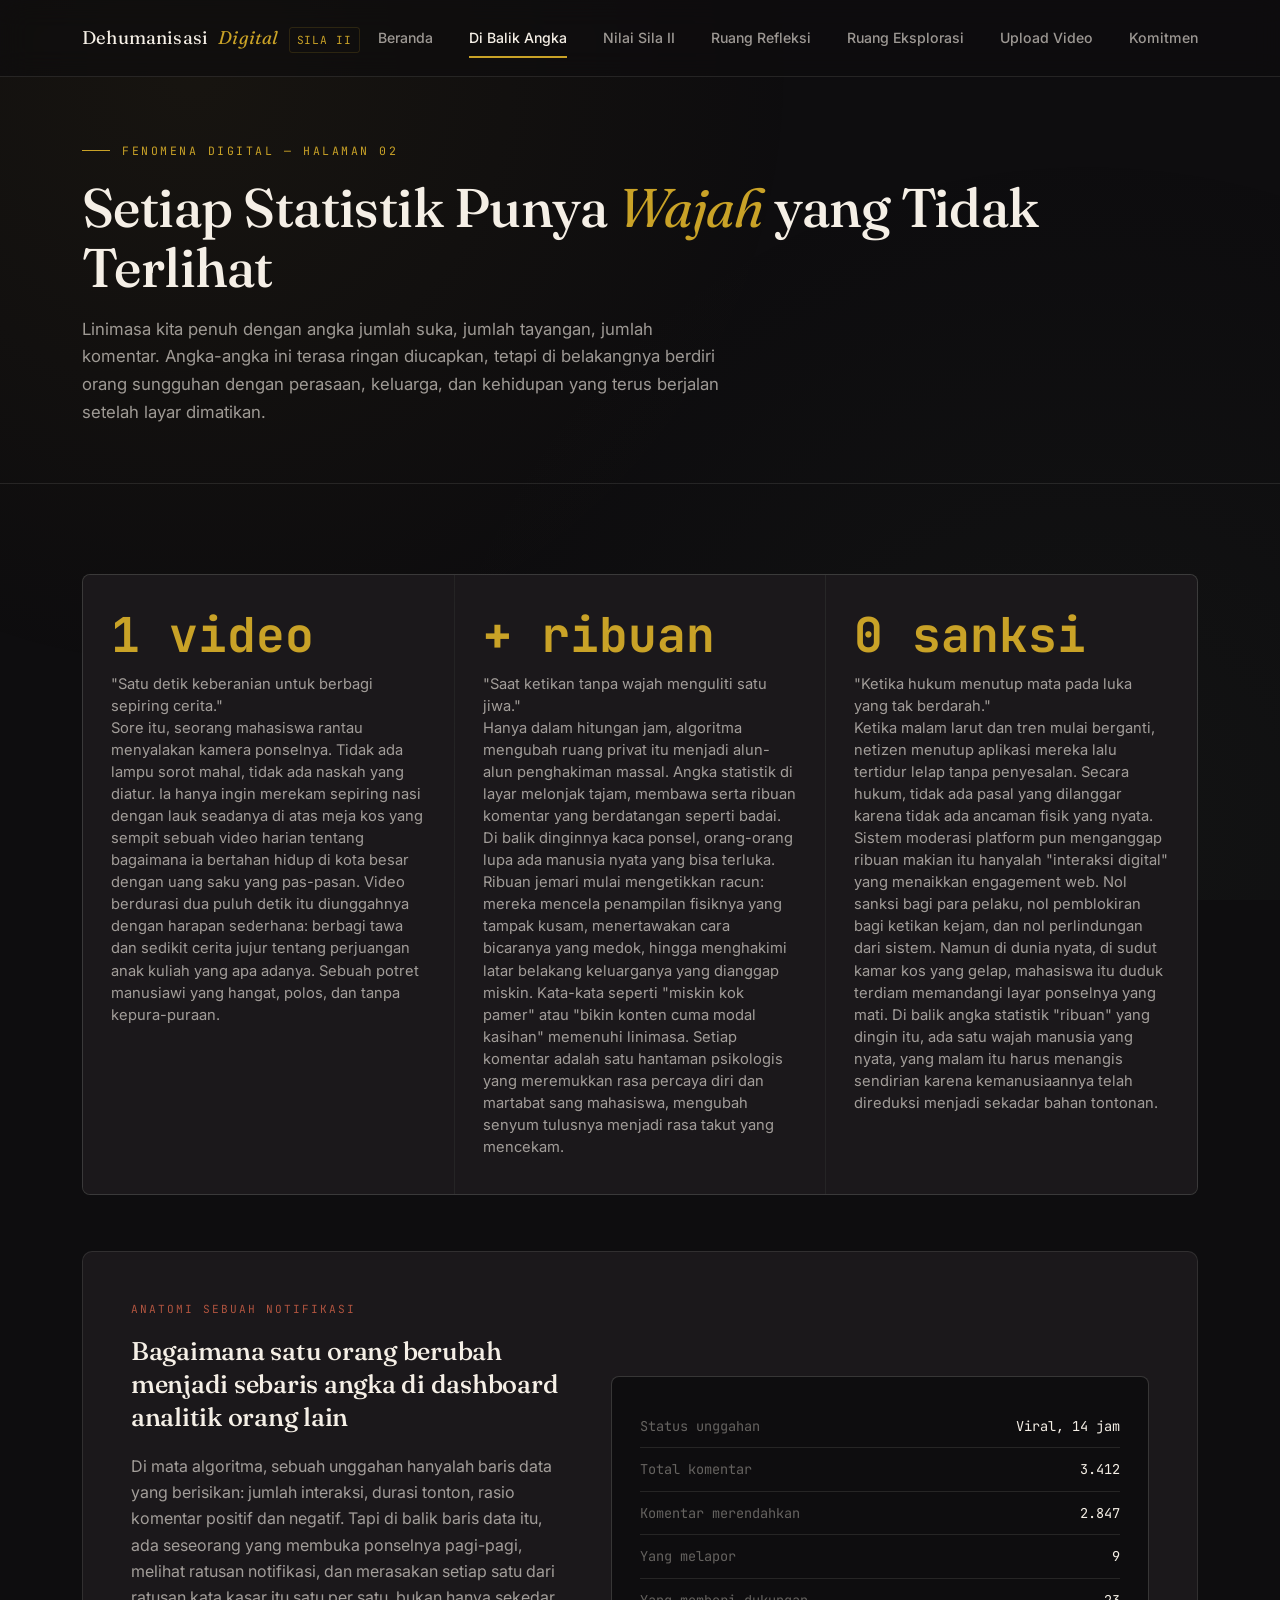
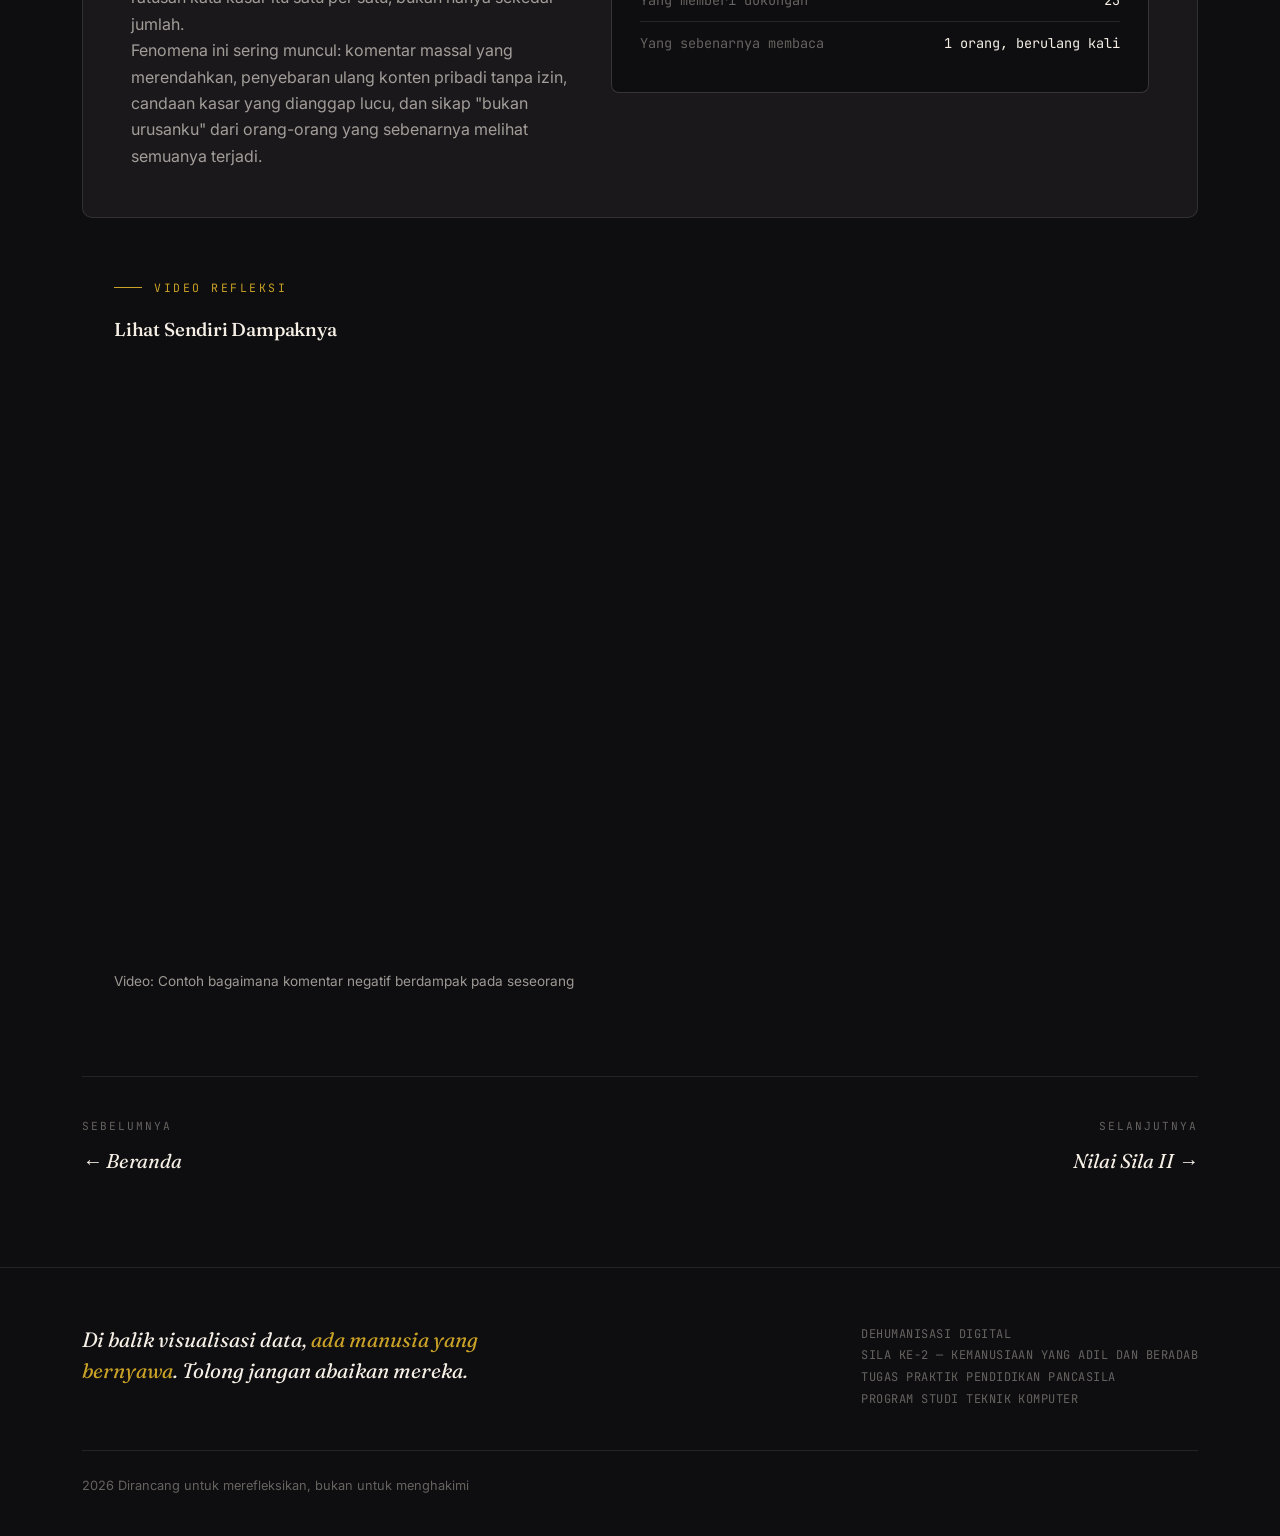
==== di-balik-angka.html @ 0e9f6a86 "di-balik-angka.html" ====
<!DOCTYPE html>
<html lang="id">
<head>
<meta charset="UTF-8">
<meta name="viewport" content="width=device-width, initial-scale=1.0">
<title>Di Balik Angka — Dehumanisasi Digital, Sila ke-2 Pancasila</title>
<meta name="description" content="Linimasa kita penuh angka — suka, tayangan, komentar. Di belakangnya berdiri manusia sungguhan dengan perasaan dan kehidupan yang terus berjalan.">
<link rel="preconnect" href="https://fonts.googleapis.com">
<link rel="preconnect" href="https://fonts.gstatic.com" crossorigin>
<link href="https://fonts.googleapis.com/css2?family=Fraunces:ital,opsz,wght@0,9..144,300;0,9..144,400;0,9..144,500;0,9..144,600;0,9..144,700;1,9..144,400;1,9..144,500&family=Inter:wght@300;400;500;600;700&family=JetBrains+Mono:wght@400;500;600;700&display=swap" rel="stylesheet">
<link rel="stylesheet" href="style.css">
</head>
<body>

<header>
  <div class="wrap nav">
    <a href="index.html" class="brand">Dehumanisasi <span style="font-style:italic;color:var(--gold)">Digital</span> <span class="mark">SILA II</span></a>
    <button class="nav-toggle" id="navToggle" aria-label="Buka menu navigasi" aria-expanded="false">
      <svg viewBox="0 0 24 24" fill="none" stroke="currentColor" stroke-width="2" stroke-linecap="round"><line x1="3" y1="6" x2="21" y2="6"/><line x1="3" y1="12" x2="21" y2="12"/><line x1="3" y1="18" x2="21" y2="18"/></svg>
    </button>
    <nav class="links" id="navLinks">
      <a href="index.html" class="nav-link">Beranda</a>
      <a href="di-balik-angka.html" class="nav-link active">Di Balik Angka</a>
      <a href="nilai-sila-2.html" class="nav-link">Nilai Sila II</a>
      <a href="ruang-refleksi.html" class="nav-link">Ruang Refleksi</a>
      <a href="ruang-eksplorasi.html" class="nav-link">Ruang Eksplorasi</a>
        <a href="video-upload.html" class="nav-link">Upload Video</a>
      <a href="komitmen.html" class="nav-link">Komitmen</a>
    </nav>
  </div>
</header>

<!-- ===== PAGE HERO ===== -->
<section class="page-hero">
  <div class="wrap reveal">
    <div class="eyebrow">Fenomena Digital — Halaman 02</div>
    <h1>Setiap Statistik Punya <span class="accent">Wajah</span> yang Tidak Terlihat</h1>
    <p class="lead">
      Linimasa kita penuh dengan angka jumlah suka, jumlah tayangan, jumlah komentar.
      Angka-angka ini terasa ringan diucapkan, tetapi di belakangnya berdiri orang
      sungguhan dengan perasaan, keluarga, dan kehidupan yang terus berjalan setelah
      layar dimatikan.
    </p>
  </div>
</section>

<!-- ===== SECTION: DI BALIK ANGKA ===== -->
<section id="data" class="section" style="border-top:none;">
  <div class="wrap">

    <div class="tally-grid reveal">
      <div class="tally-item">
        <div class="num">1 video</div>
        <div class="label">"Satu detik keberanian untuk berbagi sepiring cerita."<br>

  Sore itu, seorang mahasiswa rantau menyalakan kamera ponselnya. Tidak ada lampu sorot mahal, tidak ada naskah yang diatur. Ia hanya ingin merekam sepiring nasi dengan lauk seadanya di atas meja kos yang sempit sebuah video harian tentang bagaimana ia bertahan hidup di kota besar dengan uang saku yang pas-pasan. Video berdurasi dua puluh detik itu diunggahnya dengan harapan sederhana: berbagi tawa dan sedikit cerita jujur tentang perjuangan anak kuliah yang apa adanya. Sebuah potret manusiawi yang hangat, polos, dan tanpa kepura-puraan.</div>
      </div>
      <div class="tally-item">
        <div class="num">+ ribuan</div>
        <div class="label">"Saat ketikan tanpa wajah menguliti satu jiwa."<br>

Hanya dalam hitungan jam, algoritma mengubah ruang privat itu menjadi alun-alun penghakiman massal. Angka statistik di layar melonjak tajam, membawa serta ribuan komentar yang berdatangan seperti badai. Di balik dinginnya kaca ponsel, orang-orang lupa ada manusia nyata yang bisa terluka.

Ribuan jemari mulai mengetikkan racun: mereka mencela penampilan fisiknya yang tampak kusam, menertawakan cara bicaranya yang medok, hingga menghakimi latar belakang keluarganya yang dianggap miskin. Kata-kata seperti "miskin kok pamer" atau "bikin konten cuma modal kasihan" memenuhi linimasa. Setiap komentar adalah satu hantaman psikologis yang meremukkan rasa percaya diri dan martabat sang mahasiswa, mengubah senyum tulusnya menjadi rasa takut yang mencekam.</div>
      </div>
      <div class="tally-item">
        <div class="num">0 sanksi</div>
        <div class="label">"Ketika hukum menutup mata pada luka yang tak berdarah."<br>

Ketika malam larut dan tren mulai berganti, netizen menutup aplikasi mereka lalu tertidur lelap tanpa penyesalan. Secara hukum, tidak ada pasal yang dilanggar karena tidak ada ancaman fisik yang nyata. Sistem moderasi platform pun menganggap ribuan makian itu hanyalah "interaksi digital" yang menaikkan engagement web. Nol sanksi bagi para pelaku, nol pemblokiran bagi ketikan kejam, dan nol perlindungan dari sistem.

Namun di dunia nyata, di sudut kamar kos yang gelap, mahasiswa itu duduk terdiam memandangi layar ponselnya yang mati. Di balik angka statistik "ribuan" yang dingin itu, ada satu wajah manusia yang nyata, yang malam itu harus menangis sendirian karena kemanusiaannya telah direduksi menjadi sekadar bahan tontonan.</div>
      </div>
    </div>

    <div class="story-panel reveal">
      <div>
        <div class="label-tag">Anatomi Sebuah Notifikasi</div>
        <h3>Bagaimana satu orang berubah menjadi sebaris angka di dashboard analitik orang lain</h3>
        <p>
          Di mata algoritma, sebuah unggahan hanyalah baris data yang berisikan: jumlah interaksi, durasi tonton,
          rasio komentar positif dan negatif. Tapi di balik baris data itu, ada seseorang yang
          membuka ponselnya pagi-pagi, melihat ratusan notifikasi, dan merasakan setiap satu
          dari ratusan kata kasar itu satu per satu, bukan hanya sekedar jumlah.
        </p>
        <p>
          Fenomena ini sering muncul: komentar massal yang merendahkan, penyebaran ulang konten
          pribadi tanpa izin, candaan kasar yang dianggap lucu, dan sikap "bukan urusanku"
          dari orang-orang yang sebenarnya melihat semuanya terjadi.
        </p>
      </div>
      <div class="id-card">
        <div class="row"><span>Status unggahan</span><span>Viral, 14 jam</span></div>
        <div class="row"><span>Total komentar</span><span>3.412</span></div>
        <div class="row"><span>Komentar merendahkan</span><span>2.847</span></div>
        <div class="row"><span>Yang melapor</span><span>9</span></div>
        <div class="row"><span>Yang memberi dukungan</span><span class="highlight">23</span></div>
        <div class="row"><span>Yang sebenarnya membaca</span><span>1 orang, berulang kali</span></div>
      </div>
    </div>

<div class="wrap reveal" style="margin-top: 60px;">
  <div class="eyebrow">Video Refleksi</div>
  <h3 style="margin-bottom: 20px;">Lihat Sendiri Dampaknya</h3>
  
  <!-- video YouTube -->
  <div style="position: relative; padding-bottom: 56.25%; height: 0; overflow: hidden; border-radius: 12px;">
    <iframe width="560" height="315" src="https://www.youtube.com/embed/Jf_J-_848Y0?si=oU32HX3x0FW3A2zq" title="YouTube video player" frameborder="0" allow="accelerometer; autoplay; clipboard-write; encrypted-media; gyroscope; picture-in-picture; web-share" referrerpolicy="strict-origin-when-cross-origin" allowfullscreen></iframe>
  </div>
  <p style="color: var(--cream-dim); margin-top: 12px; font-size: 0.85rem;">
    Video: Contoh bagaimana komentar negatif berdampak pada seseorang
  </p>
</div>

    <div class="page-flow reveal">
      <a href="index.html" class="prev">
        <span class="dir-label">Sebelumnya</span>
        <span class="dir-title">← Beranda</span>
      </a>
      <a href="nilai-sila-2.html" class="next">
        <span class="dir-label">Selanjutnya</span>
        <span class="dir-title">Nilai Sila II →</span>
      </a>
    </div>
  </div>
</section>

<footer>
  <div class="wrap">
    <div class="footer-grid">
      <div class="footer-quote">
        Di balik visualisasi data, <span class="accent">ada manusia yang bernyawa</span>.
        Tolong jangan abaikan mereka.
      </div>
      <div class="footer-meta">
        DEHUMANISASI DIGITAL<br>
        SILA KE-2 — KEMANUSIAAN YANG ADIL DAN BERADAB<br>
        TUGAS PRAKTIK PENDIDIKAN PANCASILA<br>
        PROGRAM STUDI TEKNIK KOMPUTER
      </div>
    </div>
    <div class="footer-bottom">
      <span>2026 Dirancang untuk merefleksikan, bukan untuk menghakimi
    </div>
  </div>
</footer>

<script src="script.js"></script>
</body>
</html>
---- style.css ----
:root{
    --bg: #0e0d0f;
    --bg-soft: #151315;
    --bg-card: #1b181b;
    --line: rgba(245,239,230,0.10);
    --line-strong: rgba(245,239,230,0.18);
    --cream: #f5efe6;
    --cream-dim: rgba(245,239,230,0.62);
    --cream-faint: rgba(245,239,230,0.38);
    --gold: #c9a227;
    --gold-soft: rgba(201,162,39,0.16);
    --rust: #b1543f;
    --rust-soft: rgba(177,84,63,0.14);
    --olive: #5f7a5e;
    --olive-soft: rgba(95,122,94,0.16);
    --serif: "Fraunces", serif;
    --sans: "Inter", system-ui, sans-serif;
    --mono: "JetBrains Mono", monospace;
    --container: 1180px;
    --radius: 4px;
  }
  *{ margin:0; padding:0; box-sizing:border-box; }
  html{ scroll-behavior:smooth; }
  body{
    background: var(--bg);
    color: var(--cream);
    font-family: var(--sans);
    line-height: 1.65;
    -webkit-font-smoothing: antialiased;
    overflow-x: hidden;
  }
  body::before{
    content:"";
    position: fixed;
    inset:0;
    background-image: radial-gradient(circle at 15% 8%, rgba(201,162,39,0.05), transparent 45%),
                      radial-gradient(circle at 85% 92%, rgba(95,122,94,0.06), transparent 50%);
    pointer-events:none;
    z-index:0;
  }
  a{ color: inherit; text-decoration:none; }
  ::selection{ background: var(--gold); color: var(--bg); }
  a:focus-visible, button:focus-visible, [tabindex]:focus-visible{
    outline: 2px solid var(--gold);
    outline-offset: 3px;
    border-radius: 2px;
  }
  .wrap{
    max-width: var(--container);
    margin: 0 auto;
    padding: 0 32px;
  }
  @media (max-width: 720px){
    .wrap{ padding: 0 20px; }
  }
  section{ position: relative; z-index:1; }
  .eyebrow{
    font-family: var(--mono);
    font-size: 0.72rem;
    letter-spacing: 0.22em;
    text-transform: uppercase;
    color: var(--gold);
    display:flex;
    align-items:center;
    gap: 12px;
    margin-bottom: 18px;
  }
  .eyebrow::before{
    content:"";
    width: 28px; height:1px;
    background: var(--gold);
    display:inline-block;
  }
  h1,h2,h3{ font-family: var(--serif); font-weight: 500; letter-spacing: -0.01em; }
  header{
    position: sticky;
    top:0;
    z-index: 100;
    backdrop-filter: blur(14px) saturate(140%);
    background: rgba(14,13,15,0.72);
    border-bottom: 1px solid var(--line);
  }
  .nav{
    display:flex;
    align-items:center;
    justify-content:space-between;
    height: 76px;
  }
  .brand{
    display:flex;
    align-items:baseline;
    gap: 10px;
    font-family: var(--serif);
    font-size: 1.15rem;
    letter-spacing: 0.01em;
  }
  .brand .mark{
    font-family: var(--mono);
    font-size: 0.7rem;
    color: var(--gold);
    border: 1px solid var(--gold-soft);
    padding: 3px 7px;
    border-radius: 3px;
    letter-spacing: 0.08em;
  }
  nav.links{
    display:flex;
    gap: 36px;
    font-size: 0.88rem;
    font-weight: 500;
  }
  nav.links a{
    position:relative;
    padding: 6px 0;
    color: var(--cream-dim);
    transition: color .25s;
  }
  nav.links a:hover, nav.links a.active{ color: var(--cream); }
  nav.links a.active::after{
    content:"";
    position:absolute;
    left:0; right:0; bottom:-2px;
    height:2px;
    background: var(--gold);
  }
  .nav-toggle{
    display:none;
    background:none;
    border:1px solid var(--line-strong);
    color: var(--cream);
    width: 42px; height: 42px;
    border-radius: var(--radius);
    cursor:pointer;
    align-items:center;
    justify-content:center;
  }
  .nav-toggle svg{ width:18px; height:18px; }
  @media (max-width: 880px){
    nav.links{
      position: fixed;
      inset: 76px 0 0 0;
      flex-direction: column;
      gap: 0;
      background: var(--bg-soft);
      padding: 12px 24px 24px;
      transform: translateY(-12px);
      opacity: 0;
      visibility: hidden;
      transition: opacity .25s, transform .25s, visibility .25s;
      border-bottom: 1px solid var(--line);
    }
    nav.links.open{
      transform: translateY(0);
      opacity:1;
      visibility: visible;
    }
    nav.links a{
      padding: 16px 4px;
      border-bottom: 1px solid var(--line);
      font-size: 1rem;
    }
    nav.links a.active::after{ display:none; }
    nav.links a.active{ color: var(--gold); }
    .nav-toggle{ display:flex; }
  }
  .hero{
    padding: 110px 0 90px;
    position: relative;
  }
  .hero-grid{
    display:grid;
    grid-template-columns: 1.3fr 1fr;
    gap: 60px;
    align-items:center;
  }
  .hero h1{
    font-size: clamp(2.6rem, 6.2vw, 4.6rem);
    line-height: 1.06;
    margin-bottom: 28px;
  }
  .hero h1 .accent{
    color: var(--gold);
    font-style: italic;
    font-weight: 400;
  }
  .hero p.lead{
    font-size: 1.08rem;
    color: var(--cream-dim);
    max-width: 540px;
    margin-bottom: 36px;
  }
  .hero-cta{
    display:flex;
    gap: 16px;
    flex-wrap: wrap;
  }
  .btn{
    font-family: var(--sans);
    font-weight: 600;
    font-size: 0.9rem;
    padding: 15px 28px;
    border-radius: var(--radius);
    border: 1px solid transparent;
    cursor: pointer;
    transition: all .25s;
    display:inline-flex;
    align-items:center;
    gap:10px;
  }
  .btn-primary{
    background: var(--gold);
    color: var(--bg);
  }
  .btn-primary:hover{ background: #ddb53a; transform: translateY(-2px); }
  .btn-ghost{
    border-color: var(--line-strong);
    color: var(--cream);
  }
  .btn-ghost:hover{ border-color: var(--gold); color: var(--gold); }
  .hero-card{
    background: var(--bg-card);
    border: 1px solid var(--line);
    border-radius: 10px;
    padding: 36px;
    position: relative;
    overflow:hidden;
  }
  .hero-card::before{
    content:"";
    position:absolute;
    top:-60px; right:-60px;
    width: 200px; height: 200px;
    background: radial-gradient(circle, var(--gold-soft), transparent 70%);
  }
  .hero-card .tag{
    font-family: var(--mono);
    font-size: 0.7rem;
    color: var(--cream-faint);
    letter-spacing: 0.1em;
    text-transform: uppercase;
    margin-bottom: 18px;
  }
  .flip-stage{
    position: relative;
    height: 190px;
    perspective: 1000px;
  }
  .flip-card{
    position:absolute; inset:0;
    transition: opacity .6s ease, transform .6s ease;
  }
  .flip-card.num{
    display:flex;
    flex-direction:column;
    justify-content:center;
  }
  .flip-card.num .big{
    font-family: var(--mono);
    font-size: 3.6rem;
    font-weight: 700;
    color: var(--rust);
    line-height:1;
    letter-spacing: -0.02em;
  }
  .flip-card.num .small{
    font-family: var(--mono);
    font-size: 0.78rem;
    color: var(--cream-faint);
    margin-top: 10px;
    letter-spacing: 0.05em;
  }
  .flip-card.human{
    display:flex;
    flex-direction:column;
    justify-content:center;
    opacity:0;
  }
  .flip-card.human .big{
    font-family: var(--serif);
    font-size: 1.7rem;
    font-style: italic;
    color: var(--cream);
    line-height:1.35;
  }
  .flip-card.human .small{
    font-family: var(--mono);
    font-size: 0.74rem;
    color: var(--olive);
    margin-top: 14px;
    letter-spacing: 0.05em;
  }
  .hero-card.flipped .flip-card.num{ opacity:0; }
  .hero-card.flipped .flip-card.human{ opacity:1; }
  .hero-card .hint{
    margin-top: 22px;
    font-family: var(--mono);
    font-size: 0.7rem;
    color: var(--cream-faint);
    border-top: 1px solid var(--line);
    padding-top: 16px;
    text-align:center;
  }
  @media (max-width: 980px){
    .hero-grid{ grid-template-columns: 1fr; gap: 48px; }
    .hero{ padding: 64px 0 56px; }
    .hero p.lead{ max-width: none; }
  }
  .section{
    padding: 90px 0;
    border-top: 1px solid var(--line);
  }
  .section-head{
    max-width: 720px;
    margin-bottom: 56px;
  }
  .section-head h2{
    font-size: clamp(1.9rem, 4vw, 2.7rem);
    margin-bottom: 18px;
  }
  .section-head p{
    color: var(--cream-dim);
    font-size: 1.02rem;
  }
  @media (max-width: 720px){
    .section{ padding: 64px 0; }
    .section-head{ margin-bottom: 36px; }
  }
  .tally-grid{
    display:grid;
    grid-template-columns: repeat(3, 1fr);
    gap: 1px;
    background: var(--line);
    border: 1px solid var(--line);
    border-radius: 8px;
    overflow:hidden;
    margin-bottom: 56px;
  }
  .tally-item{
    background: var(--bg-card);
    padding: 36px 28px;
    transition: background .3s;
  }
  .tally-item:hover{ background: #201d20; }
  .tally-item .num{
    font-family: var(--mono);
    font-size: clamp(2.2rem, 4vw, 3rem);
    font-weight: 700;
    color: var(--gold);
    line-height:1;
    margin-bottom: 14px;
    font-variant-numeric: tabular-nums;
  }
  .tally-item .label{
    font-size: 0.92rem;
    color: var(--cream-dim);
    line-height:1.5;
  }
  @media (max-width: 880px){
    .tally-grid{ grid-template-columns: 1fr; }
  }
  .story-panel{
    background: var(--bg-card);
    border: 1px solid var(--line);
    border-radius: 10px;
    padding: 48px;
    display:grid;
    grid-template-columns: 0.9fr 1.1fr;
    gap: 40px;
    align-items:center;
  }
  .story-panel .label-tag{
    font-family: var(--mono);
    font-size: 0.7rem;
    letter-spacing: 0.18em;
    text-transform: uppercase;
    color: var(--rust);
    margin-bottom: 16px;
  }
  .story-panel h3{
    font-size: 1.6rem;
    margin-bottom: 18px;
    line-height:1.3;
  }
  .story-panel p{ color: var(--cream-dim); }
  .id-card{
    background: var(--bg);
    border: 1px solid var(--line-strong);
    border-radius: 8px;
    padding: 28px;
    font-family: var(--mono);
    font-size: 0.85rem;
  }
  .id-card .row{
    display:flex;
    justify-content:space-between;
    padding: 10px 0;
    border-bottom: 1px solid var(--line);
    gap: 16px;
  }
  .id-card .row:last-child{ border-bottom:none; }
  .id-card .row span:first-child{ color: var(--cream-faint); }
  .id-card .row span:last-child{ color: var(--cream); text-align:right; }
  .id-card .highlight{ color: var(--olive); }
  @media (max-width: 880px){
    .story-panel{ grid-template-columns: 1fr; padding: 32px 24px; }
  }
  @media (max-width: 480px){
    .id-card .row{
      flex-direction: column;
      gap: 4px;
    }
    .id-card .row span:last-child{ text-align:left; font-weight:600; }
  }
  .chain-wrap{
    display:grid;
    grid-template-columns: 1fr 1fr;
    gap: 60px;
    align-items:start;
  }
  .chain-visual{
    display:flex;
    flex-direction:column;
    gap: 0;
  }
  .chain-link{
    border: 1px solid var(--line);
    border-radius: 8px;
    padding: 22px 24px;
    background: var(--bg-card);
    position: relative;
    margin-bottom: -1px;
  }
  .chain-link::after{
    content:"";
    position:absolute;
    left: 32px;
    bottom: -14px;
    width: 1px; height: 28px;
    background: var(--gold);
    opacity:0.4;
  }
  .chain-link:last-child{ margin-bottom:0; }
  .chain-link:last-child::after{ display:none; }
  .chain-link .step-num{
    font-family: var(--mono);
    font-size: 0.7rem;
    color: var(--gold);
    margin-bottom: 8px;
    letter-spacing: 0.1em;
  }
  .chain-link h4{
    font-family: var(--serif);
    font-weight: 500;
    font-size: 1.05rem;
    margin-bottom: 6px;
  }
  .chain-link p{
    font-size: 0.9rem;
    color: var(--cream-dim);
  }
  .chain-text h3{
    font-size: 1.7rem;
    margin-bottom: 18px;
  }
  .chain-text p{ color: var(--cream-dim); margin-bottom: 18px; }
  .quote-block{
    border-left: 2px solid var(--gold);
    padding-left: 22px;
    font-family: var(--serif);
    font-style: italic;
    font-size: 1.25rem;
    line-height:1.5;
    margin: 28px 0;
    color: var(--cream);
  }
  @media (max-width: 880px){
    .chain-wrap{ grid-template-columns: 1fr; gap: 40px; }
  }
  .compare-grid{
    display:grid;
    grid-template-columns: repeat(2, 1fr);
    gap: 16px;
  }
  .compare-card{
    border-radius: 8px;
    padding: 28px;
    border: 1px solid var(--line);
  }
  .compare-card.bad{ background: var(--rust-soft); border-color: rgba(177,84,63,0.3); }
  .compare-card.good{ background: var(--olive-soft); border-color: rgba(95,122,94,0.3); }
  .compare-card .label-tag{
    font-family: var(--mono);
    font-size: 0.7rem;
    letter-spacing: 0.16em;
    text-transform: uppercase;
    margin-bottom: 14px;
  }
  .compare-card.bad .label-tag{ color: var(--rust); }
  .compare-card.good .label-tag{ color: var(--olive); }
  .compare-card .scenario{
    font-size: 0.85rem;
    color: var(--cream-dim);
    margin-bottom: 12px;
    padding-bottom:12px;
    border-bottom: 1px solid var(--line);
  }
  .compare-card .response{
    font-family: var(--serif);
    font-style: italic;
    font-size: 1.05rem;
    line-height:1.5;
  }
  .compare-row{ margin-bottom: 16px; }
  .compare-row:last-child{ margin-bottom:0; }
  @media (max-width: 720px){
    .compare-grid{ grid-template-columns: 1fr; }
  }
  .quiz-box{
    background: var(--bg-card);
    border: 1px solid var(--line);
    border-radius: 10px;
    padding: 44px;
  }
  .quiz-top{
    display:flex;
    justify-content:space-between;
    align-items:center;
    margin-bottom: 28px;
    flex-wrap: wrap;
    gap: 12px;
  }
  .quiz-progress-label{
    font-family: var(--mono);
    font-size: 0.75rem;
    color: var(--cream-faint);
    letter-spacing: 0.08em;
  }
  .quiz-bar{
    width: 100%;
    height: 4px;
    background: var(--line);
    border-radius: 4px;
    overflow:hidden;
    margin-bottom: 32px;
  }
  .quiz-bar-fill{
    height: 100%;
    background: var(--gold);
    width: 0%;
    transition: width .4s ease;
  }
  .quiz-q{
    font-size: 1.25rem;
    font-family: var(--serif);
    margin-bottom: 24px;
    line-height: 1.4;
  }
  .quiz-options{
    display:flex;
    flex-direction:column;
    gap: 12px;
    margin-bottom: 8px;
  }
  .quiz-opt{
    text-align:left;
    background: var(--bg-soft);
    border: 1px solid var(--line);
    color: var(--cream);
    padding: 16px 20px;
    border-radius: 6px;
    font-size: 0.95rem;
    cursor:pointer;
    transition: all .2s;
  }
  .quiz-opt:hover:not(:disabled){
    border-color: var(--gold);
    background: rgba(201,162,39,0.06);
  }
  .quiz-opt.selected-good{
    border-color: var(--olive);
    background: var(--olive-soft);
  }
  .quiz-opt.selected-bad{
    border-color: var(--rust);
    background: var(--rust-soft);
  }
  .quiz-opt:disabled{ cursor:default; }
  .quiz-feedback{
    margin-top: 18px;
    padding: 16px 20px;
    border-radius: 6px;
    background: var(--bg-soft);
    border: 1px solid var(--line);
    font-size: 0.92rem;
    color: var(--cream-dim);
    display:none;
  }
  .quiz-feedback.show{ display:block; }
  .quiz-actions{
    margin-top: 28px;
    display:flex;
    justify-content:flex-end;
  }
  .quiz-result{
    text-align:center;
    padding: 20px 0;
  }
  .quiz-result .score-big{
    font-family: var(--mono);
    font-size: 3.2rem;
    font-weight: 700;
    color: var(--gold);
    margin-bottom: 12px;
  }
  .quiz-result p{ color: var(--cream-dim); max-width: 480px; margin: 0 auto 24px; }
  @media (max-width: 720px){
    .quiz-box{ padding: 28px 22px; }
  }
  .sim-box{
    background: var(--bg-card);
    border: 1px solid var(--line);
    border-radius: 10px;
    padding: 40px;
    margin-bottom: 32px;
  }
  .sim-box:last-child{ margin-bottom:0; }
  .sim-post{
    background: var(--bg-soft);
    border: 1px solid var(--line);
    border-left: 3px solid var(--gold);
    border-radius: 6px;
    padding: 20px 22px;
    margin-bottom: 24px;
  }
  .sim-post .post-meta{
    font-family: var(--mono);
    font-size: 0.7rem;
    color: var(--cream-faint);
    letter-spacing: 0.1em;
    text-transform: uppercase;
    margin-bottom: 10px;
  }
  .sim-post .post-body{
    font-family: var(--serif);
    font-size: 1.08rem;
    line-height:1.5;
  }
  .sim-prompt{
    font-size: 0.95rem;
    color: var(--cream-dim);
    margin-bottom: 18px;
  }
  .sim-options{
    display:flex;
    flex-direction:column;
    gap: 12px;
  }
  .sim-opt{
    text-align:left;
    background: var(--bg-soft);
    border: 1px solid var(--line);
    color: var(--cream);
    padding: 16px 20px;
    border-radius: 6px;
    font-size: 0.92rem;
    cursor:pointer;
    transition: all .2s;
    font-family: var(--serif);
    font-style: italic;
  }
  .sim-opt:hover:not(:disabled){ border-color: var(--gold); background: rgba(201,162,39,0.06); }
  .sim-opt.picked{ border-color: var(--gold); background: var(--gold-soft); }
  .sim-result{
    margin-top: 18px;
    padding: 16px 20px;
    border-radius: 6px;
    border: 1px solid var(--line);
    font-size: 0.9rem;
    color: var(--cream-dim);
    display:none;
    font-family: var(--sans);
    font-style: normal;
  }
  .sim-result.show{ display:block; }
  .poll-box{
    background: var(--bg-card);
    border: 1px solid var(--line);
    border-radius: 10px;
    padding: 40px;
  }
  .poll-q{
    font-size: 1.15rem;
    font-family: var(--serif);
    margin-bottom: 24px;
  }
  .poll-opt{
    display:block;
    width:100%;
    text-align:left;
    background: var(--bg-soft);
    border: 1px solid var(--line);
    color: var(--cream);
    padding: 16px 20px;
    border-radius: 6px;
    font-size: 0.92rem;
    cursor:pointer;
    margin-bottom: 12px;
    position:relative;
    overflow:hidden;
    transition: border-color .2s;
  }
  .poll-opt:hover:not(:disabled){ border-color: var(--gold); }
  .poll-opt:disabled{ cursor:default; }
  .poll-opt .fill{
    position:absolute;
    inset:0;
    background: var(--gold-soft);
    width:0%;
    transition: width 1s cubic-bezier(.16,1,.3,1);
    z-index:0;
  }
  .poll-opt .content{
    position:relative;
    z-index:1;
    display:flex;
    justify-content:space-between;
    gap: 12px;
  }
  .poll-opt .pct{
    font-family: var(--mono);
    color: var(--gold);
    font-weight: 600;
  }
  .poll-total{
    font-family: var(--mono);
    font-size: 0.78rem;
    color: var(--cream-faint);
    text-align:center;
    margin-top: 8px;
  }
  .pledge-box{
    text-align:center;
    background: linear-gradient(135deg, rgba(201,162,39,0.07), rgba(95,122,94,0.06));
    border: 1px solid var(--line-strong);
    border-radius: 12px;
    padding: 64px 40px;
  }
  .pledge-counter{
    font-family: var(--mono);
    font-size: clamp(3rem, 8vw, 5rem);
    font-weight: 700;
    color: var(--gold);
    line-height:1;
    font-variant-numeric: tabular-nums;
  }
  .pledge-counter-label{
    font-family: var(--mono);
    font-size: 0.78rem;
    letter-spacing: 0.2em;
    text-transform: uppercase;
    color: var(--cream-faint);
    margin: 14px 0 36px;
  }
  .pledge-statement{
    font-family: var(--serif);
    font-style: italic;
    font-size: 1.2rem;
    max-width: 560px;
    margin: 0 auto 36px;
    line-height:1.5;
    color: var(--cream);
  }
  .pledge-box.done .pledge-statement{ color: var(--olive); }
  footer{
    border-top: 1px solid var(--line);
    padding: 56px 0 40px;
    position: relative;
    z-index:1;
  }
  .footer-grid{
    display:flex;
    justify-content:space-between;
    align-items:flex-start;
    flex-wrap: wrap;
    gap: 32px;
    margin-bottom: 40px;
  }
  .footer-quote{
    font-family: var(--serif);
    font-style: italic;
    font-size: 1.3rem;
    max-width: 480px;
    line-height:1.5;
  }
  .footer-quote .accent{ color: var(--gold); }
  .footer-meta{
    font-family: var(--mono);
    font-size: 0.75rem;
    color: var(--cream-faint);
    line-height: 1.8;
    letter-spacing: 0.04em;
  }
  .footer-bottom{
    border-top: 1px solid var(--line);
    padding-top: 24px;
    font-size: 0.8rem;
    color: var(--cream-faint);
    display:flex;
    justify-content:space-between;
    flex-wrap:wrap;
    gap:12px;
  }
  .reveal{
    transition: opacity .7s ease, transform .7s ease;
  }
  .js-ready .reveal{
    opacity:0;
    transform: translateY(24px);
  }
  .js-ready .reveal.visible{
    opacity:1;
    transform: translateY(0);
  }
  @media (prefers-reduced-motion: reduce){
    *{ transition-duration: 0.01ms !important; animation-duration: 0.01ms !important; scroll-behavior:auto !important; }
    .reveal{ opacity:1; transform:none; }
  }
  .pulse{
    animation: pulseGlow 2.4s ease-in-out infinite;
  }
  @keyframes pulseGlow{
    0%,100%{ opacity: 0.55; }
    50%{ opacity: 1; }
  }
  .page-hero{
    padding: 64px 0 56px;
    border-bottom: 1px solid var(--line);
  }
  .page-hero h1{
    font-size: clamp(2.2rem, 5vw, 3.4rem);
    line-height: 1.1;
    margin-bottom: 18px;
  }
  .page-hero h1 .accent{
    color: var(--gold);
    font-style: italic;
    font-weight: 400;
  }
  .page-hero p.lead{
    color: var(--cream-dim);
    max-width: 640px;
    font-size: 1.05rem;
  }
  @media (max-width: 720px){
    .page-hero{ padding: 44px 0 40px; }
  }
  .page-flow{
    display:flex;
    justify-content:space-between;
    align-items:flex-start;
    gap: 24px;
    margin-top: 84px;
    padding-top: 40px;
    border-top: 1px solid var(--line);
    flex-wrap: wrap;
  }
  .page-flow a{
    display:flex;
    flex-direction:column;
    gap: 8px;
    transition: color .25s;
    max-width: 320px;
  }
  .page-flow .dir-label{
    font-family: var(--mono);
    font-size: 0.7rem;
    letter-spacing: 0.18em;
    text-transform: uppercase;
    color: var(--cream-faint);
  }
  .page-flow .dir-title{
    font-family: var(--serif);
    font-style: italic;
    font-size: 1.25rem;
    color: var(--cream);
    transition: color .25s;
  }
  .page-flow a:hover .dir-title{ color: var(--gold); }
  .page-flow .next{ text-align:right; align-items:flex-end; }
  @media (max-width: 600px){
    .page-flow{ flex-direction:column; gap: 32px; }
    .page-flow .next{ text-align:left; align-items:flex-start; }
    .page-flow a{ max-width:none; }
  }
  .page-grid{
    display:grid;
    grid-template-columns: repeat(3, 1fr);
    gap: 18px;
  }
  .page-card{
    background: var(--bg-card);
    border: 1px solid var(--line);
    border-radius: 10px;
    padding: 30px 26px;
    display:flex;
    flex-direction:column;
    gap: 14px;
    transition: border-color .25s, transform .25s;
  }
  .page-card:hover{ border-color: var(--gold); transform: translateY(-4px); }
  .page-card .step-num{
    font-family: var(--mono);
    font-size: 0.7rem;
    color: var(--gold);
    letter-spacing: 0.14em;
  }
  .page-card h3{ font-size: 1.2rem; line-height:1.35; }
  .page-card p{ color: var(--cream-dim); font-size: 0.9rem; flex-grow:1; }
  .page-card .go{
    font-family: var(--mono);
    font-size: 0.74rem;
    letter-spacing: 0.1em;
    text-transform: uppercase;
    color: var(--cream-faint);
    display:flex;
    align-items:center;
    gap: 8px;
    transition: color .25s, gap .25s;
  }
  .page-card:hover .go{ color: var(--gold); gap: 12px; }
  @media (max-width: 980px){
    .page-grid{ grid-template-columns: repeat(2, 1fr); }
  }
  @media (max-width: 620px){
    .page-grid{ grid-template-columns: 1fr; }
  }
  .builder-box{
    background: var(--bg-card);
    border: 1px solid var(--line);
    border-radius: 10px;
    padding: 44px;
  }
  .builder-top{
    display:flex;
    justify-content:space-between;
    align-items:center;
    margin-bottom: 28px;
    flex-wrap: wrap;
    gap: 12px;
  }
  .builder-scenario .scenario-label{
    font-family: var(--mono);
    font-size: 0.7rem;
    letter-spacing: 0.16em;
    text-transform: uppercase;
    color: var(--cream-faint);
    margin-bottom: 12px;
  }
  .builder-scenario .scenario-text{
    font-family: var(--serif);
    font-size: 1.2rem;
    line-height: 1.5;
    margin-bottom: 24px;
  }
  .builder-choices{
    display:grid;
    grid-template-columns: 1fr 1fr;
    gap: 14px;
  }
  .builder-choice{
    text-align:left;
    background: var(--bg-soft);
    border: 1px solid var(--line);
    color: var(--cream);
    padding: 18px 20px;
    border-radius: 6px;
    cursor:pointer;
    transition: all .2s;
    font-size: 0.92rem;
  }
  .builder-choice .choice-tag{
    display:block;
    font-family: var(--mono);
    font-size: 0.66rem;
    letter-spacing: 0.14em;
    text-transform: uppercase;
    margin-bottom: 10px;
  }
  .builder-choice.merajut .choice-tag{ color: var(--olive); }
  .builder-choice.memutus .choice-tag{ color: var(--rust); }
  .builder-choice:hover:not(:disabled){
    border-color: var(--gold);
    background: rgba(201,162,39,0.06);
  }
  .builder-choice.picked{
    border-color: var(--gold);
    background: var(--gold-soft);
  }
  .builder-choice:disabled{ cursor:default; }
  .builder-choice:disabled:not(.picked){ opacity: 0.45; }
  .builder-feedback{
    margin-top: 18px;
    padding: 16px 20px;
    border-radius: 6px;
    background: var(--bg-soft);
    border: 1px solid var(--line);
    font-size: 0.92rem;
    color: var(--cream-dim);
    display:none;
  }
  .builder-feedback.show{ display:block; }
  .builder-actions{
    margin-top: 28px;
    display:flex;
    justify-content:flex-end;
  }
  .chain-progress{
    margin-top: 36px;
    padding-top: 28px;
    border-top: 1px solid var(--line);
  }
  .chain-progress-label{
    font-family: var(--mono);
    font-size: 0.7rem;
    letter-spacing: 0.16em;
    text-transform: uppercase;
    color: var(--cream-faint);
    margin-bottom: 16px;
  }
  .chain-links-row{
    display:flex;
    flex-wrap:wrap;
    gap: 10px;
  }
  .chain-link-piece{
    width: 44px; height: 44px;
    border-radius: 50%;
    border: 2px solid var(--line-strong);
    display:flex;
    align-items:center;
    justify-content:center;
    font-family: var(--mono);
    font-size: 0.78rem;
    color: var(--cream-faint);
    transition: all .5s ease;
    flex-shrink:0;
  }
  .chain-link-piece.gold{
    border-color: var(--gold);
    background: var(--gold-soft);
    color: var(--gold);
  }
  .chain-link-piece.rust{
    border-color: var(--rust);
    background: var(--rust-soft);
    color: var(--rust);
  }
  .builder-result{
    text-align:center;
    padding: 8px 0 4px;
  }
  .builder-result .score-big{
    font-family: var(--mono);
    font-size: 3.2rem;
    font-weight: 700;
    color: var(--gold);
    margin-bottom: 12px;
  }
  .builder-result p{ color: var(--cream-dim); max-width: 520px; margin: 0 auto 24px; }
  @media (max-width: 640px){
    .builder-box{ padding: 28px 22px; }
    .builder-choices{ grid-template-columns: 1fr; }
  }
  .letter-box{
    background: var(--bg-card);
    border: 1px solid var(--line);
    border-radius: 10px;
    padding: 44px;
  }
  .letter-prompt{
    font-family: var(--serif);
    font-style: italic;
    font-size: 1.15rem;
    line-height: 1.5;
    color: var(--cream);
    margin-bottom: 24px;
  }
  .letter-textarea{
    width: 100%;
    min-height: 180px;
    background: var(--bg-soft);
    border: 1px solid var(--line);
    border-radius: 6px;
    color: var(--cream);
    font-family: var(--sans);
    font-size: 0.96rem;
    padding: 18px 20px;
    resize: vertical;
    line-height: 1.6;
  }
  .letter-textarea::placeholder{ color: var(--cream-faint); }
  .letter-textarea:focus{ outline:none; border-color: var(--gold); }
  .letter-meta{
    display:flex;
    justify-content:space-between;
    align-items:center;
    margin-top: 14px;
    font-family: var(--mono);
    font-size: 0.74rem;
    color: var(--cream-faint);
    flex-wrap: wrap;
    gap: 12px;
  }
  .letter-actions{
    margin-top: 24px;
    display:flex;
    gap: 14px;
    flex-wrap: wrap;
  }
  .letter-saved{
    margin-top: 18px;
    padding: 16px 20px;
    border-radius: 6px;
    background: var(--olive-soft);
    border: 1px solid rgba(95,122,94,0.3);
    font-size: 0.9rem;
    color: var(--cream-dim);
    display:none;
  }
  .letter-saved.show{ display:block; }
  @media (max-width: 640px){
    .letter-box{ padding: 28px 22px; }
  }
  
  /* Video Upload Styles */
  .upload-container{
    display:grid;
    grid-template-columns: 1fr 1fr;
    gap: 32px;
  }
  .upload-box, .video-gallery{
    background: var(--bg-card);
    border: 1px solid var(--line);
    border-radius: 10px;
    padding: 32px;
  }
  .upload-area{
    border: 2px dashed var(--line-strong);
    border-radius: 12px;
    padding: 48px 24px;
    text-align: center;
    cursor: pointer;
    transition: all .3s;
    margin-bottom: 24px;
  }
  .upload-area:hover, .upload-area.drag-over{
    border-color: var(--gold);
    background: var(--gold-soft);
  }
  .upload-icon{
    font-size: 48px;
    margin-bottom: 16px;
  }
  .upload-text{
    color: var(--cream-dim);
    font-size: 0.95rem;
  }
  .upload-text strong{ color: var(--gold); }
  .file-input{ display: none; }
  .video-preview{
    margin-top: 20px;
    text-align: center;
  }
  .video-preview video{
    max-width: 100%;
    border-radius: 8px;
    margin-bottom: 12px;
  }
  .video-title-input{
    width: 100%;
    background: var(--bg-soft);
    border: 1px solid var(--line);
    border-radius: 6px;
    padding: 12px 16px;
    color: var(--cream);
    font-family: var(--sans);
    margin: 12px 0;
  }
  .video-title-input:focus{ outline:none; border-color: var(--gold); }
  .upload-btn{
    width: 100%;
    justify-content: center;
  }
  .video-card{
    background: var(--bg-soft);
    border: 1px solid var(--line);
    border-radius: 8px;
    padding: 16px;
    margin-bottom: 16px;
  }
  .video-card video{
    width: 100%;
    border-radius: 6px;
    margin-bottom: 10px;
  }
  .video-card h4{
    font-family: var(--serif);
    font-size: 1rem;
    margin-bottom: 6px;
  }
  .video-card .video-meta{
    font-family: var(--mono);
    font-size: 0.7rem;
    color: var(--cream-faint);
  }
  .delete-video{
    background: none;
    border: 1px solid var(--rust);
    color: var(--rust);
    padding: 6px 12px;
    border-radius: 4px;
    cursor: pointer;
    margin-top: 10px;
    font-size: 0.75rem;
    transition: all .2s;
  }
  .delete-video:hover{
    background: var(--rust);
    color: var(--bg);
  }
  .empty-gallery{
    text-align: center;
    padding: 48px 24px;
    color: var(--cream-faint);
  }
  @media (max-width: 880px){
    .upload-container{ grid-template-columns: 1fr; }
  }
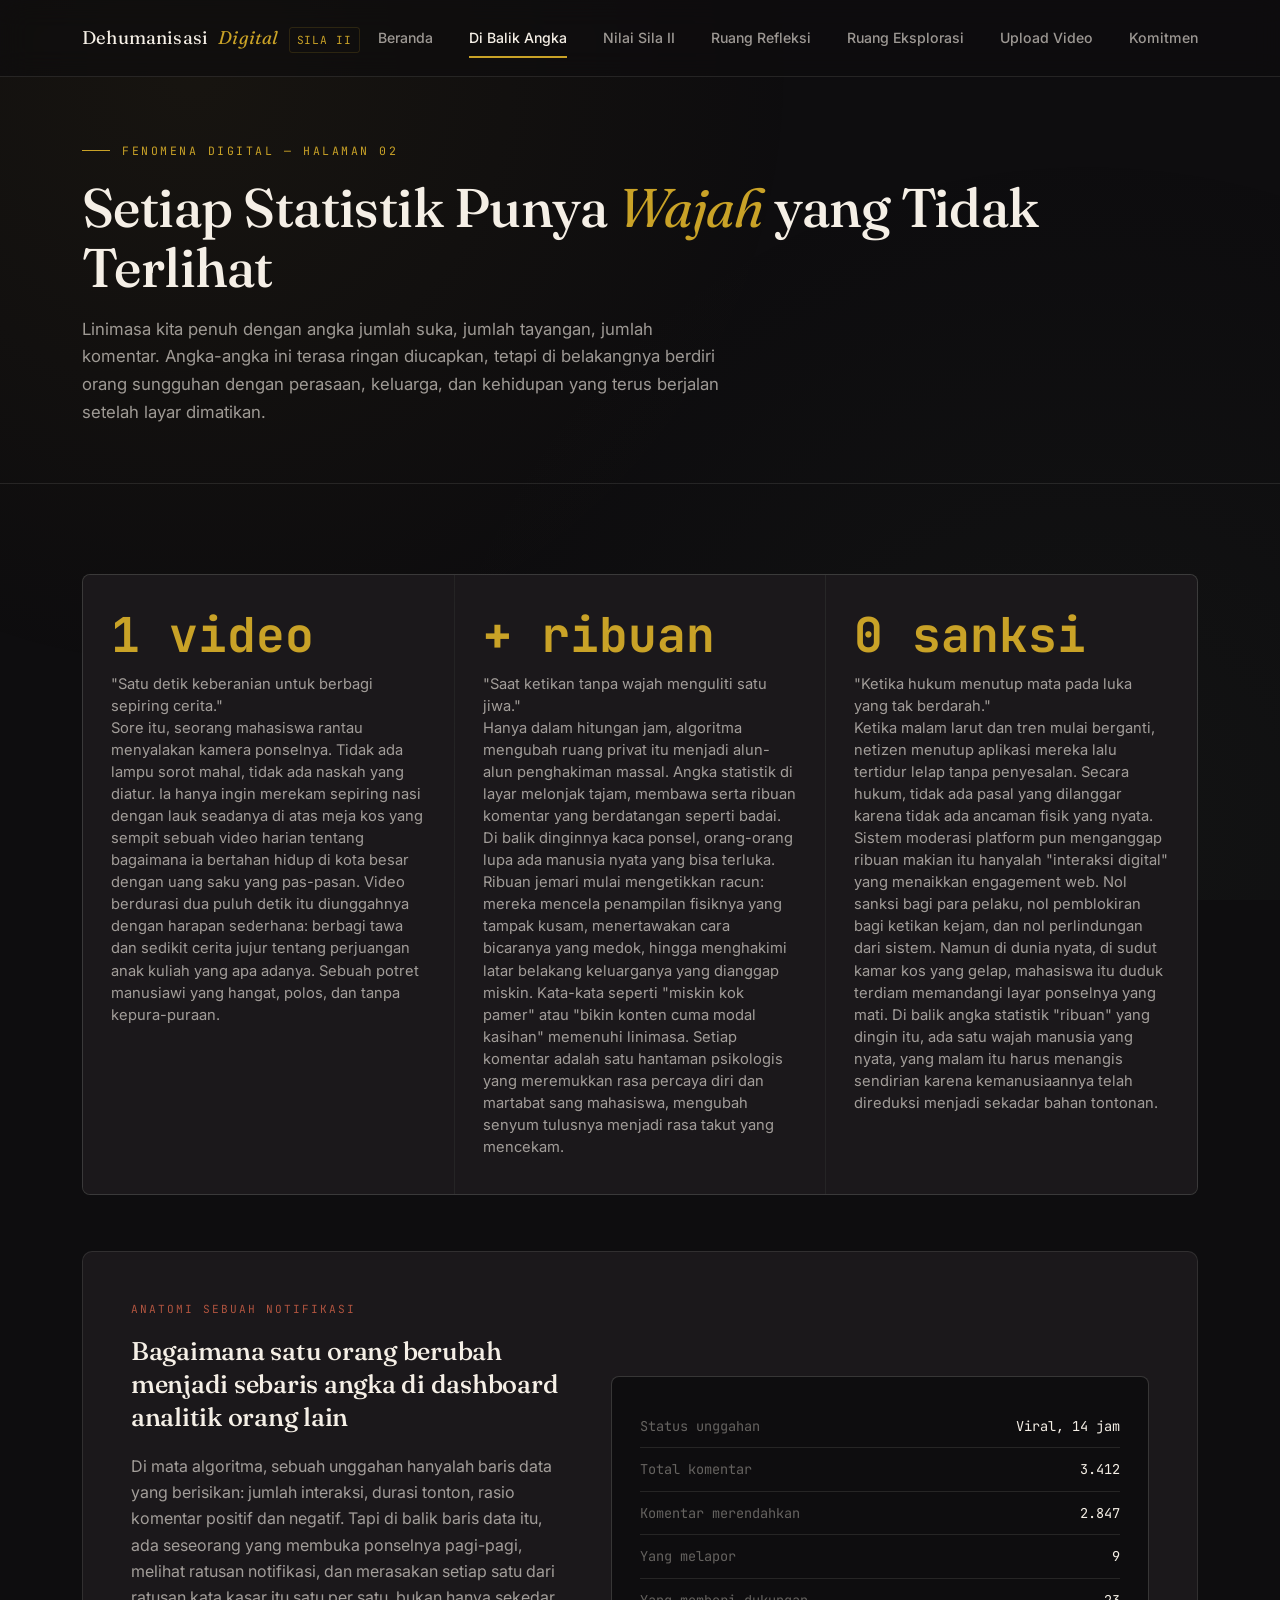
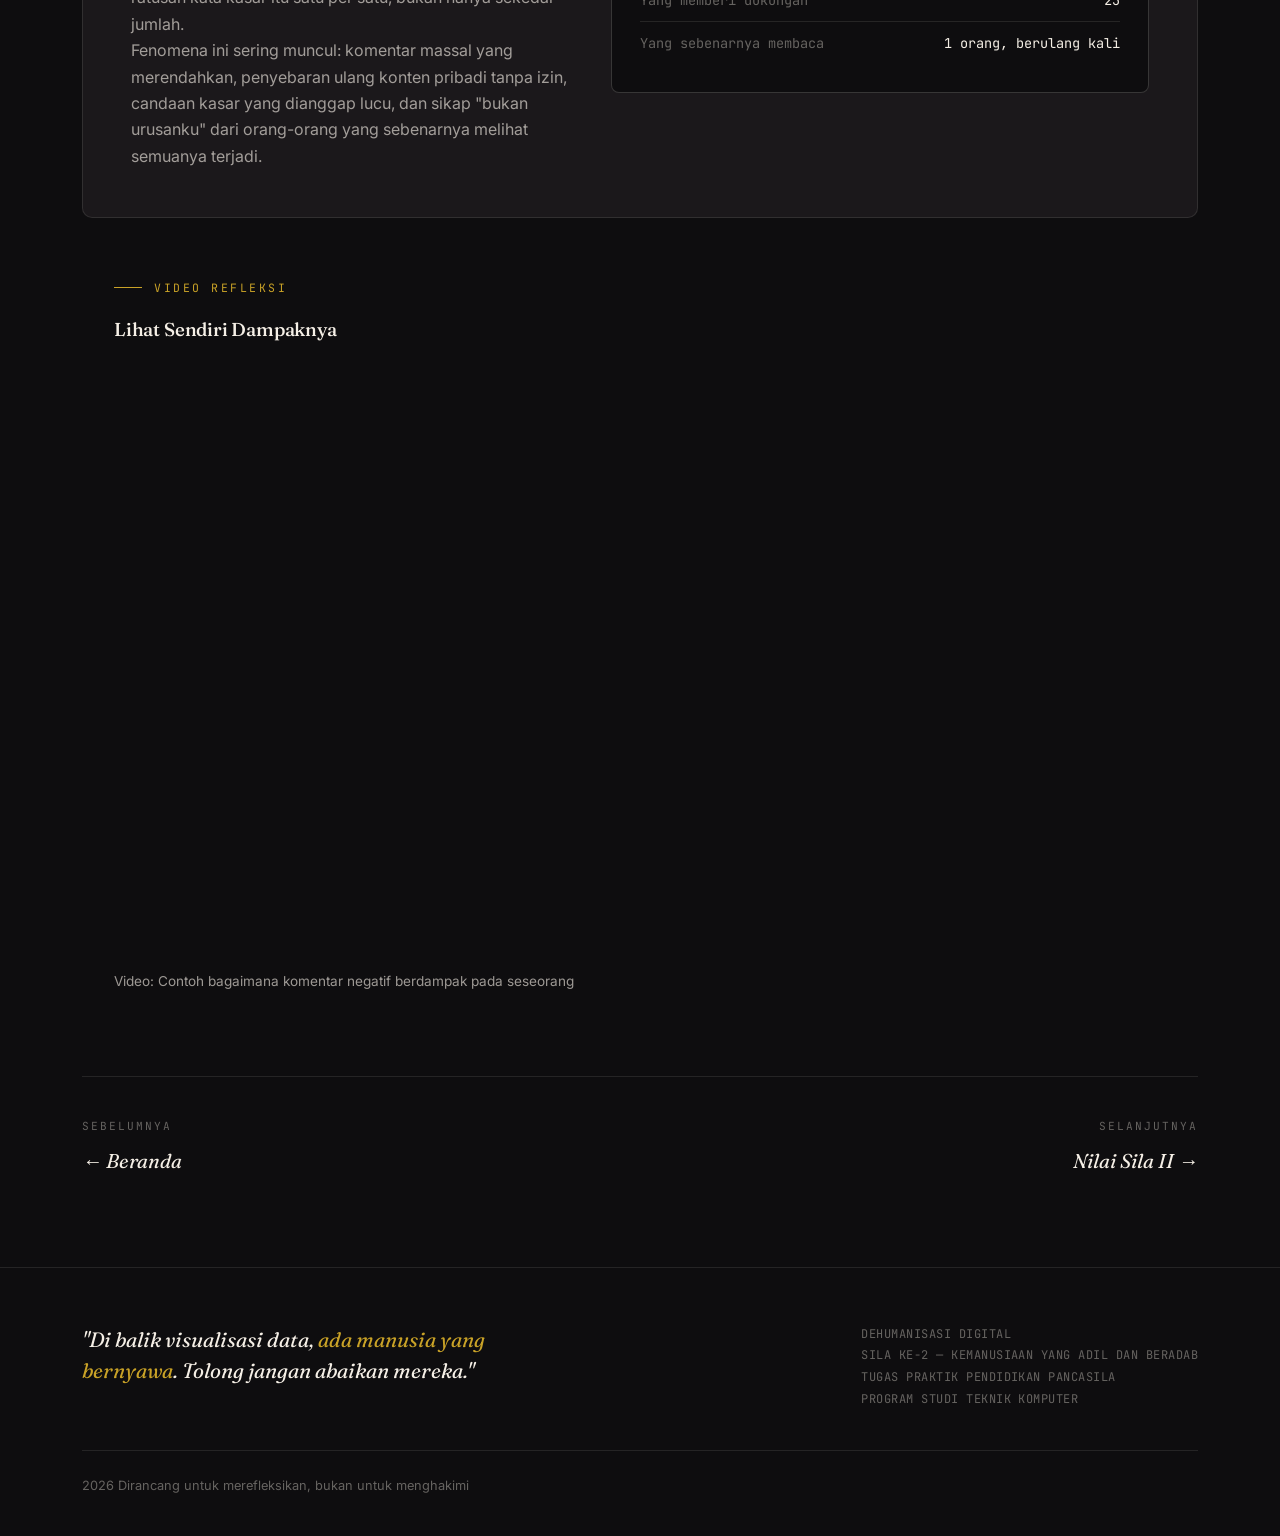
==== commit 9014aaa8: "di-balik-angka.html" ====
--- a/di-balik-angka.html
+++ b/di-balik-angka.html
@@ -129,8 +129,8 @@
   <div class="wrap">
     <div class="footer-grid">
       <div class="footer-quote">
-        Di balik visualisasi data, <span class="accent">ada manusia yang bernyawa</span>.
-        Tolong jangan abaikan mereka.
+       "Di balik visualisasi data, <span class="accent">ada manusia yang bernyawa</span>.
+        Tolong jangan abaikan mereka."
       </div>
       <div class="footer-meta">
         DEHUMANISASI DIGITAL<br>
